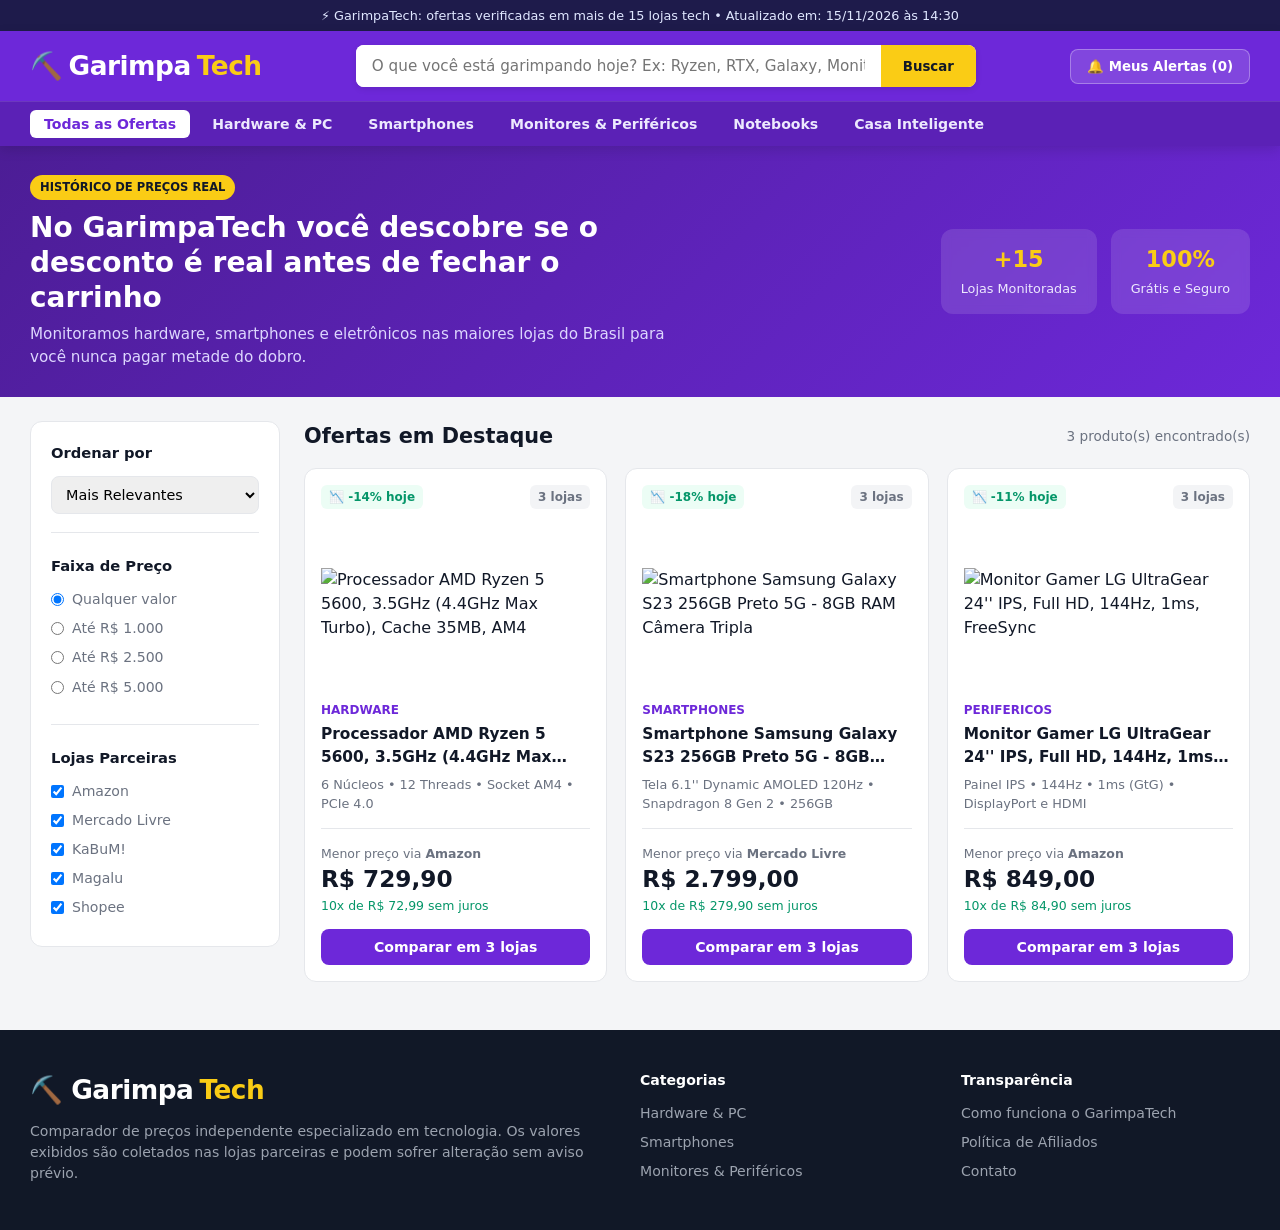
==== index.html @ ec503f4c "Add files via upload" ====
<!DOCTYPE html>
<html lang="pt-BR">
<head>
  <meta charset="UTF-8">
  <meta name="viewport" content="width=device-width, initial-scale=1.0">
  <title>GarimpaTech - Compare Preços de Hardware, Smartphones e Tech</title>
  <link rel="stylesheet" href="style.css">
  <script src="https://cdn.jsdelivr.net/npm/chart.js"></script>
</head>
<body>

  <!-- Barra Superior de Aviso -->
  <div class="top-bar">
    ⚡ GarimpaTech: ofertas verificadas em mais de 15 lojas tech • <span id="lastUpdateText">Carregando preços atualizados...</span>
  </div>

  <!-- Cabeçalho Principal -->
  <header class="main-header">
    <div class="container header-content">
      <a href="#" class="logo">
        <span class="logo-icon">⛏️</span>
        Garimpa<span>Tech</span>
      </a>

      <div class="search-wrapper">
        <input type="text" id="searchInput" placeholder="O que você está garimpando hoje? Ex: Ryzen, RTX, Galaxy, Monitor...">
        <button class="search-btn" onclick="filtrarProdutos()">Buscar</button>
      </div>

      <div class="header-actions">
        <button class="btn-outline" onclick="abrirAlertas()">🔔 Meus Alertas (<span id="alertCount">0</span>)</button>
      </div>
    </div>

    <!-- Menu de Categorias Tech -->
    <nav class="category-nav">
      <div class="container nav-links" id="categoryNav">
        <button class="nav-item active" data-cat="todos">Todas as Ofertas</button>
        <button class="nav-item" data-cat="Hardware">Hardware & PC</button>
        <button class="nav-item" data-cat="Smartphones">Smartphones</button>
        <button class="nav-item" data-cat="Perifericos">Monitores & Periféricos</button>
        <button class="nav-item" data-cat="Notebooks">Notebooks</button>
        <button class="nav-item" data-cat="Eletro">Casa Inteligente</button>
      </div>
    </nav>
  </header>

  <!-- Banner Destaque -->
  <section class="hero-banner">
    <div class="container banner-box">
      <div class="banner-text">
        <span class="pill">HISTÓRICO DE PREÇOS REAL</span>
        <h1>No GarimpaTech você descobre se o desconto é real antes de fechar o carrinho</h1>
        <p>Monitoramos hardware, smartphones e eletrônicos nas maiores lojas do Brasil para você nunca pagar metade do dobro.</p>
      </div>
      <div class="banner-stats">
        <div class="stat-card">
          <strong>+15</strong>
          <span>Lojas Monitoradas</span>
        </div>
        <div class="stat-card">
          <strong>100%</strong>
          <span>Grátis e Seguro</span>
        </div>
      </div>
    </div>
  </section>

  <!-- Conteúdo Principal (Sidebar de Filtros + Grade de Produtos) -->
  <main class="container main-layout">
    
    <!-- Barra Lateral de Filtros -->
    <aside class="sidebar">
      <div class="filter-group">
        <h3>Ordenar por</h3>
        <select id="sortSelect" onchange="filtrarProdutos()">
          <option value="relevancia">Mais Relevantes</option>
          <option value="menor-preco">Menor Preço</option>
          <option value="maior-preco">Maior Preço</option>
          <option value="maior-desconto">Maior Queda de Preço</option>
        </select>
      </div>

      <div class="filter-group">
        <h3>Faixa de Preço</h3>
        <label class="radio-item"><input type="radio" name="priceRange" value="all" checked onchange="filtrarProdutos()"> Qualquer valor</label>
        <label class="radio-item"><input type="radio" name="priceRange" value="1000" onchange="filtrarProdutos()"> Até R$ 1.000</label>
        <label class="radio-item"><input type="radio" name="priceRange" value="2500" onchange="filtrarProdutos()"> Até R$ 2.500</label>
        <label class="radio-item"><input type="radio" name="priceRange" value="5000" onchange="filtrarProdutos()"> Até R$ 5.000</label>
      </div>

      <div class="filter-group">
        <h3>Lojas Parceiras</h3>
        <label class="check-item"><input type="checkbox" class="store-filter" value="Amazon" checked onchange="filtrarProdutos()"> Amazon</label>
        <label class="check-item"><input type="checkbox" class="store-filter" value="Mercado Livre" checked onchange="filtrarProdutos()"> Mercado Livre</label>
        <label class="check-item"><input type="checkbox" class="store-filter" value="KaBuM!" checked onchange="filtrarProdutos()"> KaBuM!</label>
        <label class="check-item"><input type="checkbox" class="store-filter" value="Magalu" checked onchange="filtrarProdutos()"> Magalu</label>
        <label class="check-item"><input type="checkbox" class="store-filter" value="Shopee" checked onchange="filtrarProdutos()"> Shopee</label>
      </div>
    </aside>

    <!-- Área de Resultados -->
    <section class="results-area">
      <div class="results-header">
        <h2 id="sectionTitle">Ofertas em Destaque</h2>
        <span id="resultsCount">Carregando...</span>
      </div>

      <div class="products-grid" id="productsGrid">
        <!-- Cards inseridos dinamicamente via produtos.json -->
      </div>
    </section>

  </main>

  <!-- Modal de Comparação Estilo Zoom/Buscapé -->
  <div class="modal-backdrop" id="productModal">
    <div class="modal-window">
      <button class="modal-close" onclick="fecharModal()">✕</button>
      
      <div class="modal-top">
        <div class="modal-img-box">
          <img id="modalImg" src="" alt="Produto">
        </div>
        <div class="modal-info">
          <span class="tag-cat" id="modalCat">Categoria</span>
          <h2 id="modalTitle">Nome do Produto</h2>
          <p class="modal-specs" id="modalSpecs">Especificações técnicas resumidas do produto.</p>
          
          <div class="best-offer-box">
            <div>
              <span class="label">Menor preço à vista:</span>
              <div class="big-price" id="modalBestPrice">R$ 0,00</div>
              <span class="store-highlight" id="modalBestStore">via Loja</span>
            </div>
            <div class="modal-cta-group">
              <a href="#" target="_blank" id="modalBestLink" class="btn-buy-now">Ir à Loja ↗</a>
              <button class="btn-alert" onclick="criarAlertaProduto()">🔔 Criar Alerta</button>
            </div>
          </div>
        </div>
      </div>

      <!-- Abas Internas do Produto -->
      <div class="modal-tabs">
        <button class="tab-btn active" onclick="trocarAba('lojas', this)">Comparar Lojas (<span id="tabStoreCount">0</span>)</button>
        <button class="tab-btn" onclick="trocarAba('historico', this)">Histórico de Preços</button>
        <button class="tab-btn" onclick="trocarAba('ficha', this)">Ficha Técnica</button>
      </div>

      <!-- Aba 1: Lista de Lojas -->
      <div class="tab-content active" id="tab-lojas">
        <div class="stores-table" id="modalStoresList"></div>
      </div>

      <!-- Aba 2: Gráfico -->
      <div class="tab-content" id="tab-historico">
        <div class="chart-wrapper">
          <p class="chart-hint">Acompanhe a variação do menor preço nos últimos 6 meses:</p>
          <canvas id="historyChart" height="110"></canvas>
        </div>
      </div>

      <!-- Aba 3: Ficha Técnica -->
      <div class="tab-content" id="tab-ficha">
        <table class="specs-table" id="modalSpecsTable"></table>
      </div>

    </div>
  </div>

  <!-- Rodapé -->
  <footer class="main-footer">
    <div class="container footer-grid">
      <div>
        <div class="logo footer-logo">⛏️ Garimpa<span>Tech</span></div>
        <p>Comparador de preços independente especializado em tecnologia. Os valores exibidos são coletados nas lojas parceiras e podem sofrer alteração sem aviso prévio.</p>
      </div>
      <div>
        <h4>Categorias</h4>
        <ul>
          <li><a href="#">Hardware & PC</a></li>
          <li><a href="#">Smartphones</a></li>
          <li><a href="#">Monitores & Periféricos</a></li>
        </ul>
      </div>
      <div>
        <h4>Transparência</h4>
        <ul>
          <li><a href="#">Como funciona o GarimpaTech</a></li>
          <li><a href="#">Política de Afiliados</a></li>
          <li><a href="#">Contato</a></li>
        </ul>
      </div>
    </div>
  </footer>

  <script>
    let catalogo = [];
    let categoriaSelecionada = "todos";
    let produtoAtualModal = null;
    let chartInstancia = null;
    let alertasSalvos = 0;

    const formatarBRL = (v) => v.toLocaleString('pt-BR', { style: 'currency', currency: 'BRL' });

    async function carregarCatalogo() {
      const grid = document.getElementById('productsGrid');
      try {
        const resposta = await fetch(`produtos.json?v=${Date.now()}`);
        if (!resposta.ok) throw new Error('Falha ao ler produtos.json');
        
        const dados = await resposta.json();
        catalogo = dados.produtos || dados;

        if (dados.ultimaAtualizacao) {
          document.getElementById('lastUpdateText').innerText = `Atualizado em: ${dados.ultimaAtualizacao}`;
        } else {
          document.getElementById('lastUpdateText').innerText = `Preços sincronizados hoje`;
        }

        filtrarProdutos();
      } catch (erro) {
        console.error("Erro ao carregar ofertas:", erro);
        document.getElementById('lastUpdateText').innerText = "Modo offline";
        grid.innerHTML = `
          <div style="grid-column: 1 / -1; background: #fff; padding: 24px; border-radius: 12px; border: 1px solid #e5e7eb; text-align: center;">
            <h3>Não foi possível carregar o arquivo <code>produtos.json</code></h3>
            <p style="color: #6b7280; margin-top: 8px;">
              Abra usando um servidor local (<code>npx serve</code>) ou acesse pelo domínio online.
            </p>
          </div>
        `;
      }
    }

    function filtrarProdutos() {
      const busca = document.getElementById('searchInput').value.toLowerCase();
      const ordem = document.getElementById('sortSelect').value;
      const faixaPreco = document.querySelector('input[name="priceRange"]:checked').value;
      const lojasAtivas = Array.from(document.querySelectorAll('.store-filter:checked')).map(cb => cb.value);

      let lista = catalogo.map(prod => {
        const ofertasFiltradas = prod.ofertas
          .filter(o => lojasAtivas.includes(o.loja))
          .sort((a, b) => a.preco - b.preco);
        return { ...prod, ofertasValidas: ofertasFiltradas };
      }).filter(prod => {
        if (prod.ofertasValidas.length === 0) return false;
        const menor = prod.ofertasValidas[0].preco;
        const matchCat = categoriaSelecionada === "todos" || prod.categoria === categoriaSelecionada;
        const matchBusca = prod.nome.toLowerCase().includes(busca) || prod.specsResumo.toLowerCase().includes(busca);
        const matchPreco = faixaPreco === "all" || menor <= parseFloat(faixaPreco);
        return matchCat && matchBusca && matchPreco;
      });

      if (ordem === "menor-preco") {
        lista.sort((a, b) => a.ofertasValidas[0].preco - b.ofertasValidas[0].preco);
      } else if (ordem === "maior-preco") {
        lista.sort((a, b) => b.ofertasValidas[0].preco - a.ofertasValidas[0].preco);
      } else if (ordem === "maior-desconto") {
        lista.sort((a, b) => b.quedaPercentual - a.quedaPercentual);
      }

      renderizarGrid(lista);
    }

    function renderizarGrid(lista) {
      const grid = document.getElementById('productsGrid');
      document.getElementById('resultsCount').innerText = `${lista.length} produto(s) encontrado(s)`;
      grid.innerHTML = "";

      if (lista.length === 0) {
        grid.innerHTML = `<p style="grid-column: 1 / -1; color: #6b7280; padding: 20px 0;">Nenhum produto encontrado com esses filtros.</p>`;
        return;
      }

      lista.forEach(prod => {
        const melhor = prod.ofertasValidas[0];
        grid.innerHTML += `
          <article class="product-card" onclick="abrirModal(${prod.id})">
            <div class="card-badges">
              <span class="badge-drop">📉 -${prod.quedaPercentual}% hoje</span>
              <span class="badge-stores">${prod.ofertasValidas.length} lojas</span>
            </div>
            <div class="card-img">
              <img src="${prod.imagem}" alt="${prod.nome}">
            </div>
            <div class="card-body">
              <span class="card-cat">${prod.categoria}</span>
              <h3 class="card-title">${prod.nome}</h3>
              <p class="card-specs">${prod.specsResumo}</p>
              <div class="card-price-block">
                <span class="price-from">Menor preço via <strong>${melhor.loja}</strong></span>
                <div class="price-main">${formatarBRL(melhor.preco)}</div>
                <span class="price-installment">${melhor.parcelamento}</span>
              </div>
              <button class="btn-card-compare">Comparar em ${prod.ofertasValidas.length} lojas</button>
            </div>
          </article>
        `;
      });
    }

    function abrirModal(id) {
      const prod = catalogo.find(p => p.id === id);
      produtoAtualModal = prod;
      const ofertas = [...prod.ofertas].sort((a, b) => a.preco - b.preco);
      const melhor = ofertas[0];

      document.getElementById('modalImg').src = prod.imagem;
      document.getElementById('modalCat').innerText = prod.categoria;
      document.getElementById('modalTitle').innerText = prod.nome;
      document.getElementById('modalSpecs').innerText = prod.specsResumo;
      document.getElementById('modalBestPrice').innerText = formatarBRL(melhor.preco);
      document.getElementById('modalBestStore').innerText = `via ${melhor.loja} • ${melhor.frete}`;
      document.getElementById('modalBestLink').href = melhor.link;
      document.getElementById('tabStoreCount').innerText = ofertas.length;

      const listEl = document.getElementById('modalStoresList');
      listEl.innerHTML = "";
      ofertas.forEach((of, idx) => {
        listEl.innerHTML += `
          <div class="store-item ${idx === 0 ? 'winner' : ''}">
            <div class="store-col-name">
              <strong>${of.loja}</strong>
              ${idx === 0 ? '<span class="winner-tag">MELHOR PREÇO</span>' : ''}
              <small>${of.frete}</small>
            </div>
            <div class="store-col-price">
              <div class="val">${formatarBRL(of.preco)}</div>
              <small>${of.parcelamento}</small>
            </div>
            <div class="store-col-cta">
              <a href="${of.link}" target="_blank" class="btn-go-store">Ir à loja</a>
            </div>
          </div>
        `;
      });

      const specsEl = document.getElementById('modalSpecsTable');
      specsEl.innerHTML = Object.entries(prod.ficha)
        .map(([k, v]) => `<tr><th>${k}</th><td>${v}</td></tr>`)
        .join('');

      const ctx = document.getElementById('historyChart').getContext('2d');
      if (chartInstancia) chartInstancia.destroy();
      chartInstancia = new Chart(ctx, {
        type: 'line',
        data: {
          labels: prod.meses,
          datasets: [{
            label: 'Menor Preço Registrado (R$)',
            data: prod.historico,
            borderColor: '#6d28d9',
            backgroundColor: 'rgba(109, 40, 217, 0.12)',
            borderWidth: 3,
            pointRadius: 5,
            fill: true,
            tension: 0.3
          }]
        },
        options: { responsive: true }
      });

      document.getElementById('productModal').style.display = 'flex';
    }

    function fecharModal() {
      document.getElementById('productModal').style.display = 'none';
    }

    function trocarAba(abaId, btn) {
      document.querySelectorAll('.tab-btn').forEach(b => b.classList.remove('active'));
      document.querySelectorAll('.tab-content').forEach(c => c.classList.remove('active'));
      btn.classList.add('active');
      document.getElementById(`tab-${abaId}`).classList.add('active');
    }

    function criarAlertaProduto() {
      alertasSalvos++;
      document.getElementById('alertCount').innerText = alertasSalvos;
      alert(`Alerta ativado no GarimpaTech para: ${produtoAtualModal.nome}!`);
    }

    function abrirAlertas() {
      alert(`Você possui ${alertasSalvos} alerta(s) de preço ativo(s) nesta sessão.`);
    }

    document.querySelectorAll('.nav-item').forEach(btn => {
      btn.addEventListener('click', (e) => {
        document.querySelectorAll('.nav-item').forEach(b => b.classList.remove('active'));
        e.target.classList.add('active');
        categoriaSelecionada = e.target.dataset.cat;
        document.getElementById('sectionTitle').innerText =
          categoriaSelecionada === "todos" ? "Ofertas em Destaque" : `Ofertas em ${categoriaSelecionada}`;
        filtrarProdutos();
      });
    });

    document.getElementById('searchInput').addEventListener('input', filtrarProdutos);

    carregarCatalogo();
  </script>
</body>
</html>
---- style.css ----
:root {
  --primary: #6d28d9;       /* Roxo estilo Zoom */
  --primary-hover: #5b21b6;
  --accent: #facc15;        /* Amarelo estilo Buscapé */
  --success: #059669;       /* Verde de menor preço */
  --success-bg: #ecfdf5;
  --bg-page: #f4f5f7;
  --surface: #ffffff;
  --border: #e5e7eb;
  --text-main: #111827;
  --text-muted: #6b7280;
  --radius: 12px;
}

* {
  box-sizing: border-box;
  margin: 0;
  padding: 0;
  font-family: 'Inter', 'Segoe UI', system-ui, -apple-system, sans-serif;
}

body {
  background-color: var(--bg-page);
  color: var(--text-main);
  line-height: 1.5;
}

.container {
  max-width: 1260px;
  margin: 0 auto;
  padding: 0 20px;
}

/* Top Bar */
.top-bar {
  background: #1e1b4b;
  color: #e0e7ff;
  text-align: center;
  font-size: 0.8rem;
  padding: 6px 12px;
  font-weight: 500;
}

/* Header */
.main-header {
  background: var(--primary);
  color: #fff;
  position: sticky;
  top: 0;
  z-index: 40;
  box-shadow: 0 4px 12px rgba(0, 0, 0, 0.12);
}

.header-content {
  display: flex;
  align-items: center;
  justify-content: space-between;
  gap: 20px;
  padding-top: 14px;
  padding-bottom: 14px;
  flex-wrap: wrap;
}

.logo {
  font-size: 1.65rem;
  font-weight: 800;
  color: #fff;
  text-decoration: none;
  display: flex;
  align-items: center;
  gap: 6px;
  letter-spacing: -0.5px;
}

.logo span {
  color: var(--accent);
}

.search-wrapper {
  flex: 1;
  max-width: 620px;
  display: flex;
  background: #fff;
  border-radius: 8px;
  overflow: hidden;
  box-shadow: 0 2px 6px rgba(0, 0, 0, 0.1);
}

.search-wrapper input {
  flex: 1;
  border: none;
  padding: 12px 16px;
  font-size: 0.95rem;
  outline: none;
  color: var(--text-main);
}

.search-btn {
  background: var(--accent);
  color: #111827;
  border: none;
  padding: 0 22px;
  font-weight: 700;
  cursor: pointer;
  transition: 0.2s;
}

.search-btn:hover {
  background: #eab308;
}

.btn-outline {
  background: rgba(255, 255, 255, 0.14);
  border: 1px solid rgba(255, 255, 255, 0.3);
  color: #fff;
  padding: 9px 16px;
  border-radius: 8px;
  font-weight: 600;
  cursor: pointer;
  transition: 0.2s;
}

.btn-outline:hover {
  background: rgba(255, 255, 255, 0.24);
}

/* Navegação de Categorias */
.category-nav {
  background: var(--primary-hover);
  border-top: 1px solid rgba(255, 255, 255, 0.1);
}

.nav-links {
  display: flex;
  gap: 8px;
  overflow-x: auto;
  padding-top: 8px;
  padding-bottom: 8px;
}

.nav-item {
  background: transparent;
  border: none;
  color: #ede9fe;
  padding: 6px 14px;
  border-radius: 6px;
  font-size: 0.88rem;
  font-weight: 600;
  cursor: pointer;
  white-space: nowrap;
  transition: 0.2s;
}

.nav-item:hover, .nav-item.active {
  background: #fff;
  color: var(--primary);
}

/* Banner */
.hero-banner {
  background: linear-gradient(135deg, #4c1d95 0%, #6d28d9 100%);
  color: #fff;
  padding: 28px 0;
  margin-bottom: 24px;
}

.banner-box {
  display: flex;
  justify-content: space-between;
  align-items: center;
  gap: 24px;
  flex-wrap: wrap;
}

.banner-text {
  max-width: 650px;
}

.pill {
  background: var(--accent);
  color: #111827;
  font-size: 0.72rem;
  font-weight: 800;
  padding: 4px 10px;
  border-radius: 20px;
  display: inline-block;
  margin-bottom: 10px;
}

.banner-text h1 {
  font-size: 1.75rem;
  line-height: 1.25;
  margin-bottom: 8px;
}

.banner-text p {
  color: #ddd6fe;
  font-size: 0.95rem;
}

.banner-stats {
  display: flex;
  gap: 14px;
}

.stat-card {
  background: rgba(255, 255, 255, 0.12);
  padding: 14px 20px;
  border-radius: var(--radius);
  text-align: center;
  backdrop-filter: blur(4px);
}

.stat-card strong {
  display: block;
  font-size: 1.4rem;
  color: var(--accent);
}

.stat-card span {
  font-size: 0.8rem;
  color: #ede9fe;
}

/* Layout Principal: Sidebar + Grid */
.main-layout {
  display: grid;
  grid-template-columns: 250px 1fr;
  gap: 24px;
  align-items: start;
  margin-bottom: 48px;
}

.sidebar {
  background: var(--surface);
  border-radius: var(--radius);
  padding: 20px;
  border: 1px solid var(--border);
}

.filter-group {
  margin-bottom: 22px;
  padding-bottom: 18px;
  border-bottom: 1px solid var(--border);
}

.filter-group:last-child {
  border-bottom: none;
  margin-bottom: 0;
  padding-bottom: 0;
}

.filter-group h3 {
  font-size: 0.92rem;
  margin-bottom: 12px;
  color: var(--text-main);
}

.filter-group select {
  width: 100%;
  padding: 9px 10px;
  border-radius: 8px;
  border: 1px solid var(--border);
  font-size: 0.9rem;
}

.radio-item, .check-item {
  display: flex;
  align-items: center;
  gap: 8px;
  font-size: 0.88rem;
  color: var(--text-muted);
  margin-bottom: 8px;
  cursor: pointer;
}

/* Resultados */
.results-header {
  display: flex;
  justify-content: space-between;
  align-items: center;
  margin-bottom: 16px;
}

.results-header h2 {
  font-size: 1.3rem;
}

.results-header span {
  font-size: 0.85rem;
  color: var(--text-muted);
}

.products-grid {
  display: grid;
  grid-template-columns: repeat(auto-fill, minmax(255px, 1fr));
  gap: 18px;
}

/* Card de Produto */
.product-card {
  background: var(--surface);
  border: 1px solid var(--border);
  border-radius: var(--radius);
  padding: 16px;
  display: flex;
  flex-direction: column;
  cursor: pointer;
  transition: transform 0.2s, box-shadow 0.2s;
}

.product-card:hover {
  transform: translateY(-4px);
  box-shadow: 0 12px 24px rgba(0, 0, 0, 0.08);
  border-color: #c4b5fd;
}

.card-badges {
  display: flex;
  justify-content: space-between;
  margin-bottom: 10px;
}

.badge-drop {
  background: var(--success-bg);
  color: var(--success);
  font-size: 0.75rem;
  font-weight: 700;
  padding: 3px 8px;
  border-radius: 6px;
}

.badge-stores {
  background: #f3f4f6;
  color: var(--text-muted);
  font-size: 0.75rem;
  font-weight: 600;
  padding: 3px 8px;
  border-radius: 6px;
}

.card-img {
  height: 170px;
  display: flex;
  align-items: center;
  justify-content: center;
  margin-bottom: 12px;
}

.card-img img {
  max-width: 100%;
  max-height: 100%;
  object-fit: contain;
}

.card-body {
  display: flex;
  flex-direction: column;
  flex: 1;
}

.card-cat {
  font-size: 0.75rem;
  text-transform: uppercase;
  color: var(--primary);
  font-weight: 700;
  margin-bottom: 4px;
}

.card-title {
  font-size: 0.96rem;
  font-weight: 600;
  color: var(--text-main);
  margin-bottom: 6px;
  display: -webkit-box;
  -webkit-line-clamp: 2;
  -webkit-box-orient: vertical;
  overflow: hidden;
}

.card-specs {
  font-size: 0.8rem;
  color: var(--text-muted);
  margin-bottom: 14px;
  flex: 1;
}

.card-price-block {
  border-top: 1px solid var(--border);
  padding-top: 12px;
  margin-bottom: 12px;
}

.price-from {
  font-size: 0.78rem;
  color: var(--text-muted);
}

.price-main {
  font-size: 1.45rem;
  font-weight: 800;
  color: var(--text-main);
  line-height: 1.2;
}

.price-installment {
  font-size: 0.78rem;
  color: var(--success);
  font-weight: 500;
}

.btn-card-compare {
  width: 100%;
  background: var(--primary);
  color: #fff;
  border: none;
  padding: 10px;
  border-radius: 8px;
  font-weight: 700;
  font-size: 0.88rem;
  cursor: pointer;
  transition: 0.2s;
}

.product-card:hover .btn-card-compare {
  background: var(--primary-hover);
}

/* Modal Comparador */
.modal-backdrop {
  position: fixed;
  inset: 0;
  background: rgba(17, 24, 39, 0.7);
  display: none;
  justify-content: center;
  align-items: center;
  padding: 16px;
  z-index: 100;
}

.modal-window {
  background: #fff;
  width: 100%;
  max-width: 900px;
  max-height: 92vh;
  overflow-y: auto;
  border-radius: 16px;
  padding: 28px;
  position: relative;
}

.modal-close {
  position: absolute;
  top: 18px;
  right: 20px;
  background: #f3f4f6;
  border: none;
  width: 34px;
  height: 34px;
  border-radius: 50%;
  font-size: 1.1rem;
  cursor: pointer;
}

.modal-top {
  display: flex;
  gap: 24px;
  align-items: center;
  margin-bottom: 24px;
  flex-wrap: wrap;
}

.modal-img-box {
  width: 180px;
  height: 180px;
  border: 1px solid var(--border);
  border-radius: var(--radius);
  padding: 12px;
  display: flex;
  align-items: center;
  justify-content: center;
}

.modal-img-box img {
  max-width: 100%;
  max-height: 100%;
  object-fit: contain;
}

.modal-info {
  flex: 1;
  min-width: 260px;
}

.tag-cat {
  background: #ede9fe;
  color: var(--primary);
  font-size: 0.75rem;
  font-weight: 700;
  padding: 4px 10px;
  border-radius: 6px;
}

.modal-info h2 {
  font-size: 1.35rem;
  margin: 8px 0 6px;
}

.modal-specs {
  font-size: 0.88rem;
  color: var(--text-muted);
  margin-bottom: 16px;
}

.best-offer-box {
  background: var(--success-bg);
  border: 1px solid #a7f3d0;
  border-radius: var(--radius);
  padding: 16px;
  display: flex;
  justify-content: space-between;
  align-items: center;
  gap: 16px;
  flex-wrap: wrap;
}

.big-price {
  font-size: 1.8rem;
  font-weight: 800;
  color: var(--success);
}

.store-highlight {
  font-size: 0.85rem;
  font-weight: 600;
  color: var(--text-main);
}

.modal-cta-group {
  display: flex;
  gap: 10px;
}

.btn-buy-now {
  background: var(--success);
  color: #fff;
  text-decoration: none;
  padding: 12px 22px;
  border-radius: 8px;
  font-weight: 700;
}

.btn-alert {
  background: #fff;
  border: 1px solid var(--border);
  padding: 12px 16px;
  border-radius: 8px;
  font-weight: 600;
  cursor: pointer;
}

/* Abas do Modal */
.modal-tabs {
  display: flex;
  gap: 8px;
  border-bottom: 2px solid var(--border);
  margin-bottom: 20px;
}

.tab-btn {
  background: none;
  border: none;
  padding: 10px 18px;
  font-weight: 700;
  color: var(--text-muted);
  cursor: pointer;
  border-bottom: 3px solid transparent;
  margin-bottom: -2px;
}

.tab-btn.active {
  color: var(--primary);
  border-bottom-color: var(--primary);
}

.tab-content {
  display: none;
}

.tab-content.active {
  display: block;
}

/* Tabela de Lojas */
.store-item {
  display: flex;
  justify-content: space-between;
  align-items: center;
  padding: 16px;
  border: 1px solid var(--border);
  border-radius: 10px;
  margin-bottom: 10px;
  gap: 14px;
  flex-wrap: wrap;
}

.store-item.winner {
  border: 2px solid var(--success);
  background: #f9fefc;
}

.store-col-name {
  display: flex;
  flex-direction: column;
  gap: 3px;
}

.winner-tag {
  background: var(--success);
  color: #fff;
  font-size: 0.68rem;
  font-weight: 800;
  padding: 2px 7px;
  border-radius: 4px;
  width: fit-content;
}

.store-col-price .val {
  font-size: 1.3rem;
  font-weight: 800;
  color: var(--text-main);
}

.btn-go-store {
  background: var(--primary);
  color: #fff;
  text-decoration: none;
  padding: 10px 20px;
  border-radius: 8px;
  font-weight: 700;
  font-size: 0.9rem;
}

/* Ficha Técnica */
.specs-table {
  width: 100%;
  border-collapse: collapse;
}

.specs-table th, .specs-table td {
  padding: 12px;
  border-bottom: 1px solid var(--border);
  text-align: left;
  font-size: 0.9rem;
}

.specs-table th {
  width: 35%;
  background: #f9fafb;
  color: var(--text-muted);
}

/* Footer */
.main-footer {
  background: #111827;
  color: #9ca3af;
  padding: 40px 0;
  font-size: 0.88rem;
}

.footer-grid {
  display: grid;
  grid-template-columns: 2fr 1fr 1fr;
  gap: 32px;
}

.footer-logo {
  margin-bottom: 12px;
}

.main-footer h4 {
  color: #fff;
  margin-bottom: 12px;
}

.main-footer ul {
  list-style: none;
}

.main-footer li {
  margin-bottom: 8px;
}

.main-footer a {
  color: #9ca3af;
  text-decoration: none;
}

/* Responsivo */
@media (max-width: 820px) {
  .main-layout {
    grid-template-columns: 1fr;
  }
  .footer-grid {
    grid-template-columns: 1fr;
  }
}
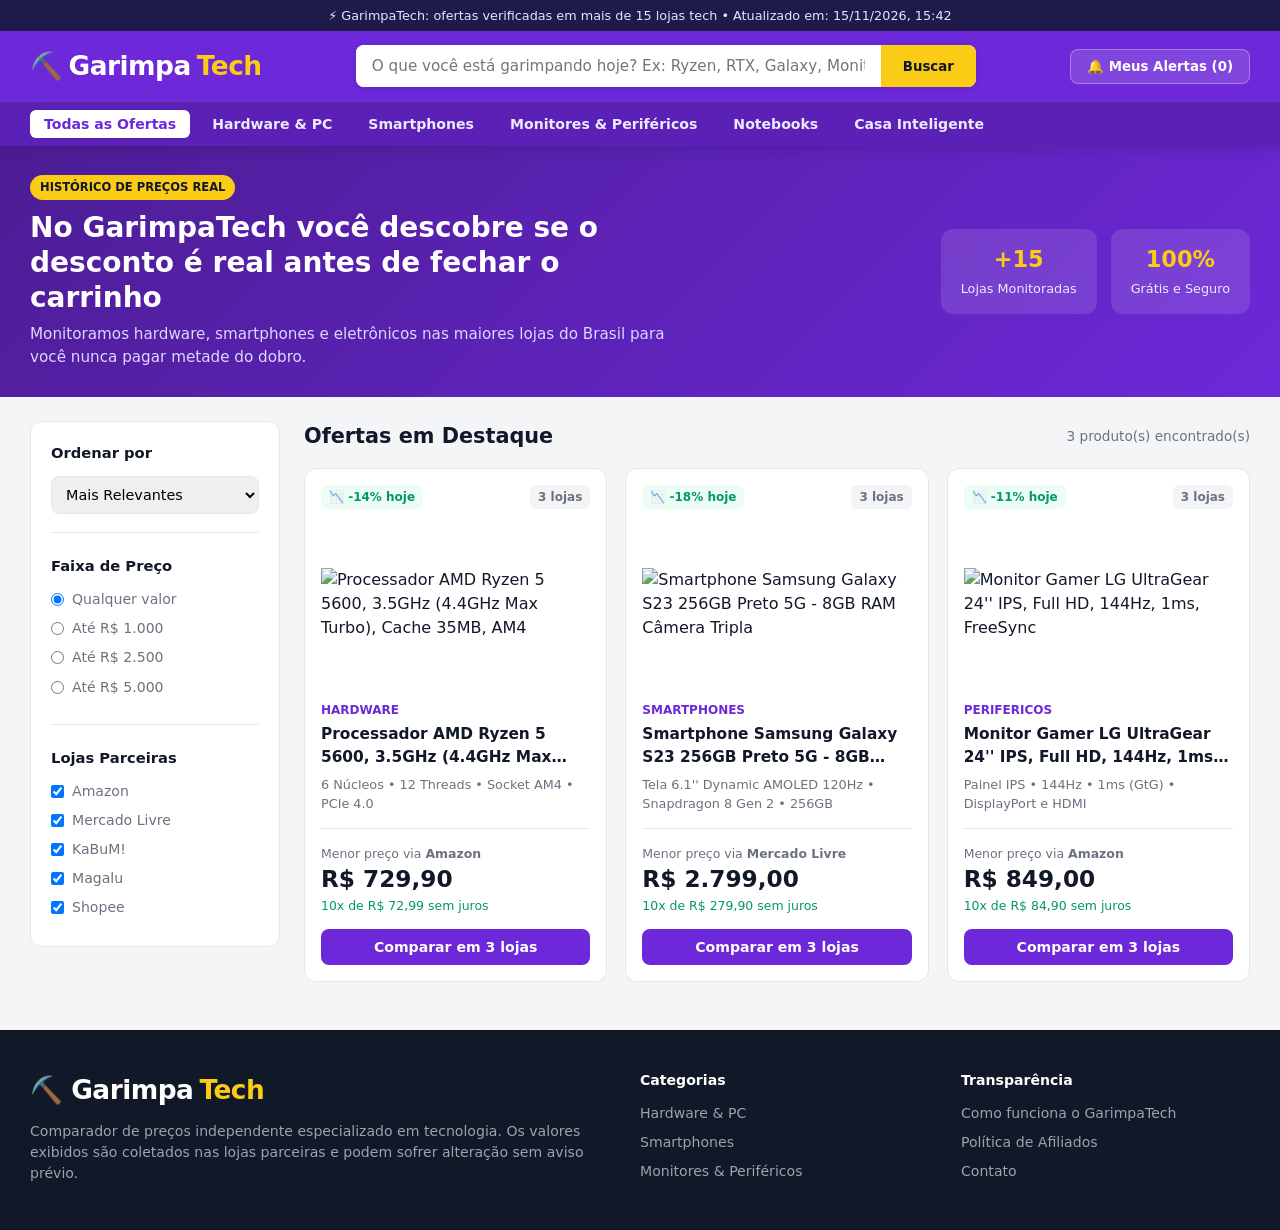
==== commit 1540124c: "Update index.html" ====
--- a/index.html
+++ b/index.html
@@ -10,7 +10,7 @@
 <body>
 
   <!-- Barra Superior de Aviso -->
-  <div class="top-bar">
+  <div class="top-bar" id="topBarContainer">
     ⚡ GarimpaTech: ofertas verificadas em mais de 15 lojas tech • <span id="lastUpdateText">Carregando preços atualizados...</span>
   </div>
 
@@ -46,12 +46,12 @@
   </header>
 
   <!-- Banner Destaque -->
-  <section class="hero-banner">
+  <section class="hero-banner" id="heroBannerSection">
     <div class="container banner-box">
       <div class="banner-text">
-        <span class="pill">HISTÓRICO DE PREÇOS REAL</span>
-        <h1>No GarimpaTech você descobre se o desconto é real antes de fechar o carrinho</h1>
-        <p>Monitoramos hardware, smartphones e eletrônicos nas maiores lojas do Brasil para você nunca pagar metade do dobro.</p>
+        <span class="pill" id="heroPill">HISTÓRICO DE PREÇOS REAL</span>
+        <h1 id="heroTitle">No GarimpaTech você descobre se o desconto é real antes de fechar o carrinho</h1>
+        <p id="heroSub">Monitoramos hardware, smartphones e eletrônicos nas maiores lojas do Brasil para você nunca pagar metade do dobro.</p>
       </div>
       <div class="banner-stats">
         <div class="stat-card">
@@ -66,7 +66,7 @@
     </div>
   </section>
 
-  <!-- Conteúdo Principal (Sidebar de Filtros + Grade de Produtos) -->
+  <!-- Conteúdo Principal -->
   <main class="container main-layout">
     
     <!-- Barra Lateral de Filtros -->
@@ -106,14 +106,12 @@
         <span id="resultsCount">Carregando...</span>
       </div>
 
-      <div class="products-grid" id="productsGrid">
-        <!-- Cards inseridos dinamicamente via produtos.json -->
-      </div>
+      <div class="products-grid" id="productsGrid"></div>
     </section>
 
   </main>
 
-  <!-- Modal de Comparação Estilo Zoom/Buscapé -->
+  <!-- Modal de Comparação -->
   <div class="modal-backdrop" id="productModal">
     <div class="modal-window">
       <button class="modal-close" onclick="fecharModal()">✕</button>
@@ -125,7 +123,7 @@
         <div class="modal-info">
           <span class="tag-cat" id="modalCat">Categoria</span>
           <h2 id="modalTitle">Nome do Produto</h2>
-          <p class="modal-specs" id="modalSpecs">Especificações técnicas resumidas do produto.</p>
+          <p class="modal-specs" id="modalSpecs">Especificações técnicas resumidas.</p>
           
           <div class="best-offer-box">
             <div>
@@ -141,19 +139,16 @@
         </div>
       </div>
 
-      <!-- Abas Internas do Produto -->
       <div class="modal-tabs">
         <button class="tab-btn active" onclick="trocarAba('lojas', this)">Comparar Lojas (<span id="tabStoreCount">0</span>)</button>
         <button class="tab-btn" onclick="trocarAba('historico', this)">Histórico de Preços</button>
         <button class="tab-btn" onclick="trocarAba('ficha', this)">Ficha Técnica</button>
       </div>
 
-      <!-- Aba 1: Lista de Lojas -->
       <div class="tab-content active" id="tab-lojas">
         <div class="stores-table" id="modalStoresList"></div>
       </div>
 
-      <!-- Aba 2: Gráfico -->
       <div class="tab-content" id="tab-historico">
         <div class="chart-wrapper">
           <p class="chart-hint">Acompanhe a variação do menor preço nos últimos 6 meses:</p>
@@ -161,11 +156,9 @@
         </div>
       </div>
 
-      <!-- Aba 3: Ficha Técnica -->
       <div class="tab-content" id="tab-ficha">
         <table class="specs-table" id="modalSpecsTable"></table>
       </div>
-
     </div>
   </div>
 
@@ -201,8 +194,33 @@
     let produtoAtualModal = null;
     let chartInstancia = null;
     let alertasSalvos = 0;
+    let corGraficoAtual = "#6d28d9";
 
     const formatarBRL = (v) => v.toLocaleString('pt-BR', { style: 'currency', currency: 'BRL' });
+
+    function aplicarLayoutPersonalizado(c, ultimaAtualizacao) {
+      if (!c) return;
+      if (c.corPrimaria) {
+        document.documentElement.style.setProperty('--primary', c.corPrimaria);
+        corGraficoAtual = c.corPrimaria;
+      }
+      if (c.corSecundaria) document.documentElement.style.setProperty('--primary-dark', c.corSecundaria);
+      if (c.corDestaque) document.documentElement.style.setProperty('--accent', c.corDestaque);
+
+      if (c.colunas && window.innerWidth > 900) {
+        document.getElementById('productsGrid').style.gridTemplateColumns = `repeat(${c.colunas}, minmax(0, 1fr))`;
+      }
+      if (c.mostrarBanner === 'nao') {
+        document.getElementById('heroBannerSection').style.display = 'none';
+      }
+      if (c.bannerPill) document.getElementById('heroPill').innerText = c.bannerPill;
+      if (c.bannerTitulo) document.getElementById('heroTitle').innerText = c.bannerTitulo;
+      if (c.bannerSub) document.getElementById('heroSub').innerText = c.bannerSub;
+      if (c.topBar) {
+        const infoData = ultimaAtualizacao ? `Atualizado em: ${ultimaAtualizacao}` : 'Preços sincronizados hoje';
+        document.getElementById('topBarContainer').innerHTML = `${c.topBar} • <span id="lastUpdateText">${infoData}</span>`;
+      }
+    }
 
     async function carregarCatalogo() {
       const grid = document.getElementById('productsGrid');
@@ -219,6 +237,10 @@
           document.getElementById('lastUpdateText').innerText = `Preços sincronizados hoje`;
         }
 
+        if (dados.config) {
+          aplicarLayoutPersonalizado(dados.config, dados.ultimaAtualizacao);
+        }
+
         filtrarProdutos();
       } catch (erro) {
         console.error("Erro ao carregar ofertas:", erro);
@@ -226,9 +248,6 @@
         grid.innerHTML = `
           <div style="grid-column: 1 / -1; background: #fff; padding: 24px; border-radius: 12px; border: 1px solid #e5e7eb; text-align: center;">
             <h3>Não foi possível carregar o arquivo <code>produtos.json</code></h3>
-            <p style="color: #6b7280; margin-top: 8px;">
-              Abra usando um servidor local (<code>npx serve</code>) ou acesse pelo domínio online.
-            </p>
           </div>
         `;
       }
@@ -339,7 +358,7 @@
       });
 
       const specsEl = document.getElementById('modalSpecsTable');
-      specsEl.innerHTML = Object.entries(prod.ficha)
+      specsEl.innerHTML = Object.entries(prod.ficha || {})
         .map(([k, v]) => `<tr><th>${k}</th><td>${v}</td></tr>`)
         .join('');
 
@@ -352,7 +371,7 @@
           datasets: [{
             label: 'Menor Preço Registrado (R$)',
             data: prod.historico,
-            borderColor: '#6d28d9',
+            borderColor: corGraficoAtual,
             backgroundColor: 'rgba(109, 40, 217, 0.12)',
             borderWidth: 3,
             pointRadius: 5,
@@ -403,4 +422,4 @@
     carregarCatalogo();
   </script>
 </body>
-</html>+</html>
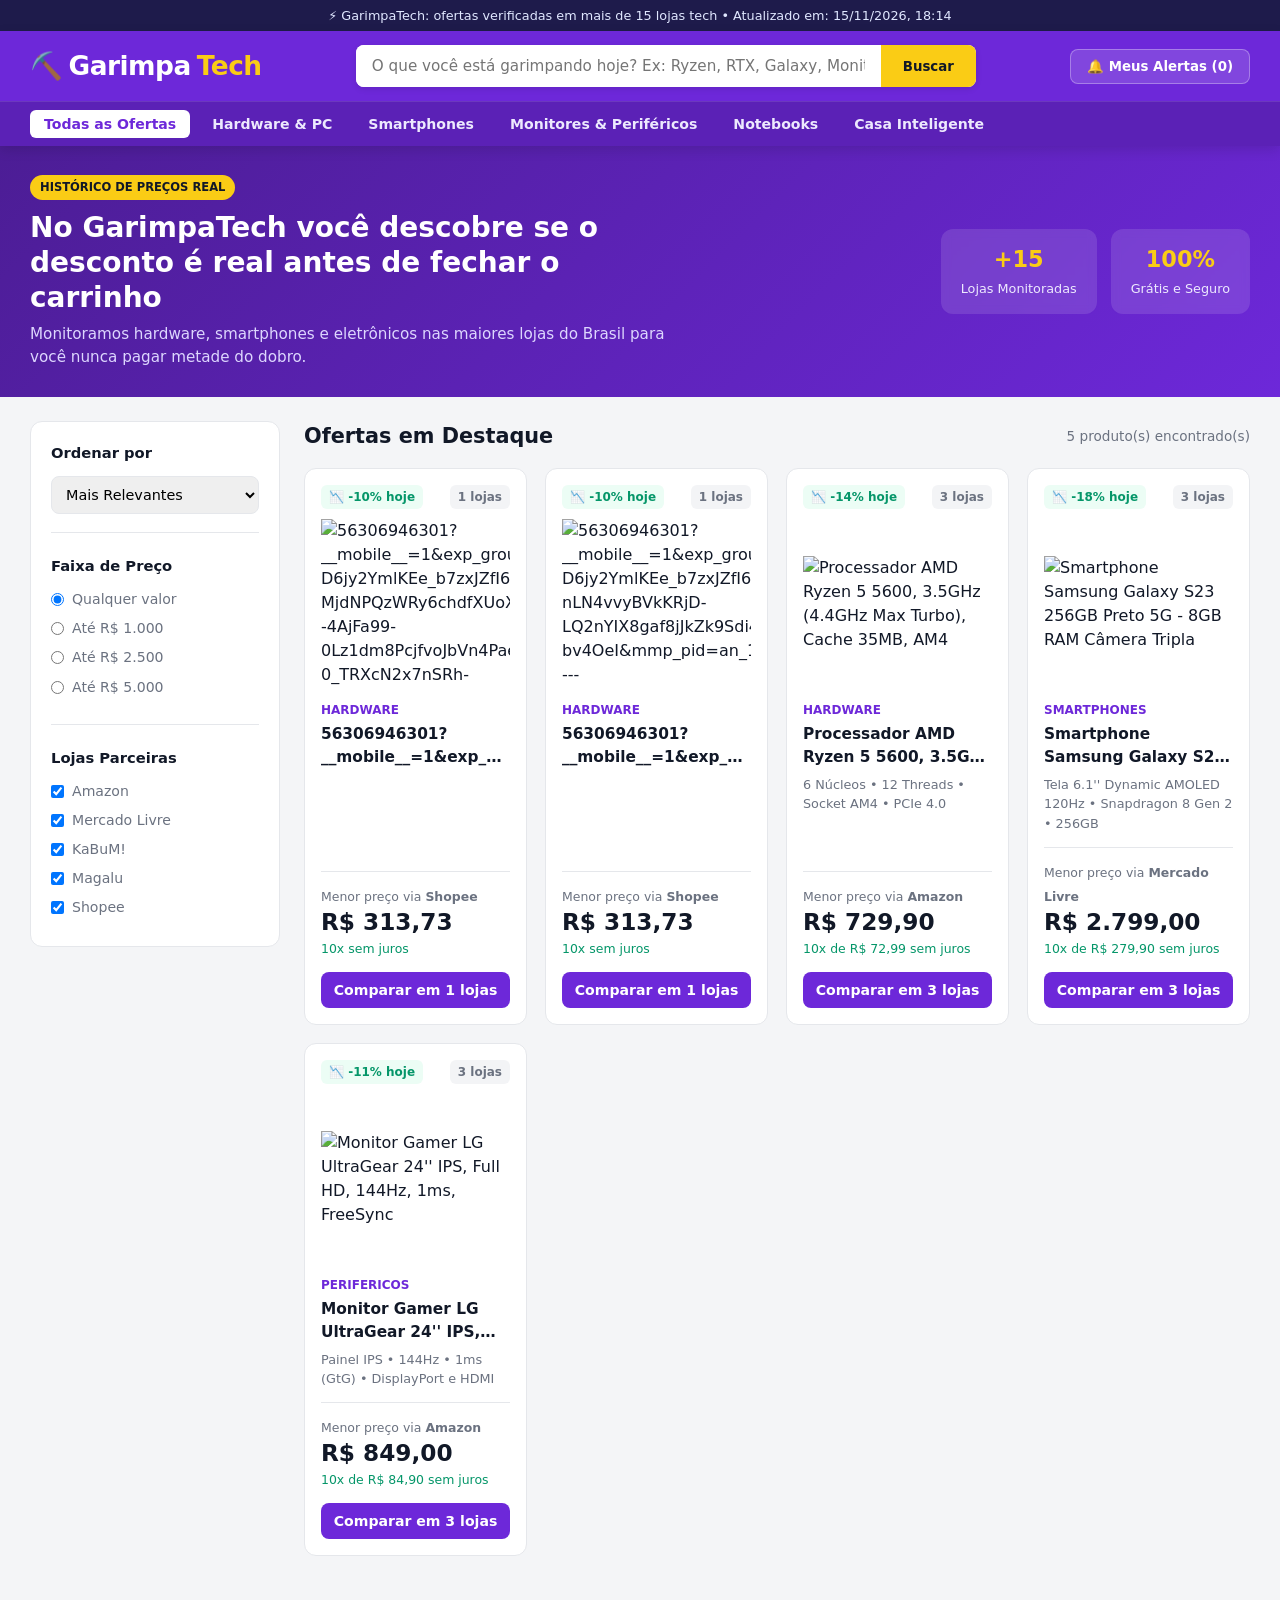
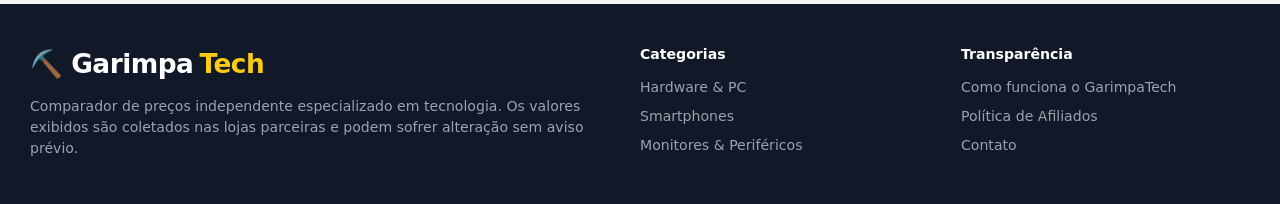
==== commit ce120eca: "Enhance modal gallery layout and styles Added styles for modal gallery thumbnails and buttons. Updat" ====
--- a/index.html
+++ b/index.html
@@ -6,18 +6,29 @@
   <title>GarimpaTech - Compare Preços de Hardware, Smartphones e Tech</title>
   <link rel="stylesheet" href="style.css">
   <script src="https://cdn.jsdelivr.net/npm/chart.js"></script>
+  <style>
+    .modal-gallery-thumbs {
+      display: flex; gap: 8px; flex-wrap: wrap; justify-content: center; margin-top: 12px;
+    }
+    .modal-thumb-btn {
+      width: 48px; height: 48px; border: 2px solid var(--border); border-radius: 6px;
+      padding: 3px; background: #fff; cursor: pointer; transition: 0.15s;
+    }
+    .modal-thumb-btn.active, .modal-thumb-btn:hover {
+      border-color: var(--primary); transform: scale(1.05);
+    }
+    .modal-thumb-btn img { width: 100%; height: 100%; object-fit: contain; }
+  </style>
 </head>
 <body>
 
-  <!-- Barra Superior de Aviso -->
   <div class="top-bar" id="topBarContainer">
     ⚡ GarimpaTech: ofertas verificadas em mais de 15 lojas tech • <span id="lastUpdateText">Carregando preços atualizados...</span>
   </div>
 
-  <!-- Cabeçalho Principal -->
   <header class="main-header">
     <div class="container header-content">
-      <a href="#" class="logo">
+      <a href="/" class="logo">
         <span class="logo-icon">⛏️</span>
         Garimpa<span>Tech</span>
       </a>
@@ -32,7 +43,6 @@
       </div>
     </div>
 
-    <!-- Menu de Categorias Tech -->
     <nav class="category-nav">
       <div class="container nav-links" id="categoryNav">
         <button class="nav-item active" data-cat="todos">Todas as Ofertas</button>
@@ -45,7 +55,6 @@
     </nav>
   </header>
 
-  <!-- Banner Destaque -->
   <section class="hero-banner" id="heroBannerSection">
     <div class="container banner-box">
       <div class="banner-text">
@@ -66,10 +75,7 @@
     </div>
   </section>
 
-  <!-- Conteúdo Principal -->
   <main class="container main-layout">
-    
-    <!-- Barra Lateral de Filtros -->
     <aside class="sidebar">
       <div class="filter-group">
         <h3>Ordenar por</h3>
@@ -99,26 +105,23 @@
       </div>
     </aside>
 
-    <!-- Área de Resultados -->
     <section class="results-area">
       <div class="results-header">
         <h2 id="sectionTitle">Ofertas em Destaque</h2>
         <span id="resultsCount">Carregando...</span>
       </div>
-
       <div class="products-grid" id="productsGrid"></div>
     </section>
-
   </main>
 
-  <!-- Modal de Comparação -->
   <div class="modal-backdrop" id="productModal">
     <div class="modal-window">
       <button class="modal-close" onclick="fecharModal()">✕</button>
       
       <div class="modal-top">
-        <div class="modal-img-box">
+        <div class="modal-img-box" style="flex-direction: column;">
           <img id="modalImg" src="" alt="Produto">
+          <div class="modal-gallery-thumbs" id="modalGalleryThumbs"></div>
         </div>
         <div class="modal-info">
           <span class="tag-cat" id="modalCat">Categoria</span>
@@ -162,7 +165,6 @@
     </div>
   </div>
 
-  <!-- Rodapé -->
   <footer class="main-footer">
     <div class="container footer-grid">
       <div>
@@ -243,13 +245,7 @@
 
         filtrarProdutos();
       } catch (erro) {
-        console.error("Erro ao carregar ofertas:", erro);
         document.getElementById('lastUpdateText').innerText = "Modo offline";
-        grid.innerHTML = `
-          <div style="grid-column: 1 / -1; background: #fff; padding: 24px; border-radius: 12px; border: 1px solid #e5e7eb; text-align: center;">
-            <h3>Não foi possível carregar o arquivo <code>produtos.json</code></h3>
-          </div>
-        `;
       }
     }
 
@@ -321,13 +317,30 @@
       });
     }
 
+    function trocarFotoModal(url, btn) {
+      document.getElementById('modalImg').src = url;
+      document.querySelectorAll('.modal-thumb-btn').forEach(b => b.classList.remove('active'));
+      btn.classList.add('active');
+    }
+
     function abrirModal(id) {
       const prod = catalogo.find(p => p.id === id);
       produtoAtualModal = prod;
       const ofertas = [...prod.ofertas].sort((a, b) => a.preco - b.preco);
       const melhor = ofertas[0];
 
-      document.getElementById('modalImg').src = prod.imagem;
+      const fotos = (prod.imagens && prod.imagens.length > 0) ? prod.imagens : [prod.imagem];
+      document.getElementById('modalImg').src = fotos[0];
+
+      const thumbsBox = document.getElementById('modalGalleryThumbs');
+      thumbsBox.innerHTML = fotos.length > 1
+        ? fotos.map((f, i) => `
+            <button type="button" class="modal-thumb-btn ${i === 0 ? 'active' : ''}" onclick="trocarFotoModal('${f}', this)">
+              <img src="${f}" alt="Foto ${i + 1}">
+            </button>
+          `).join('')
+        : '';
+
       document.getElementById('modalCat').innerText = prod.categoria;
       document.getElementById('modalTitle').innerText = prod.nome;
       document.getElementById('modalSpecs').innerText = prod.specsResumo;
